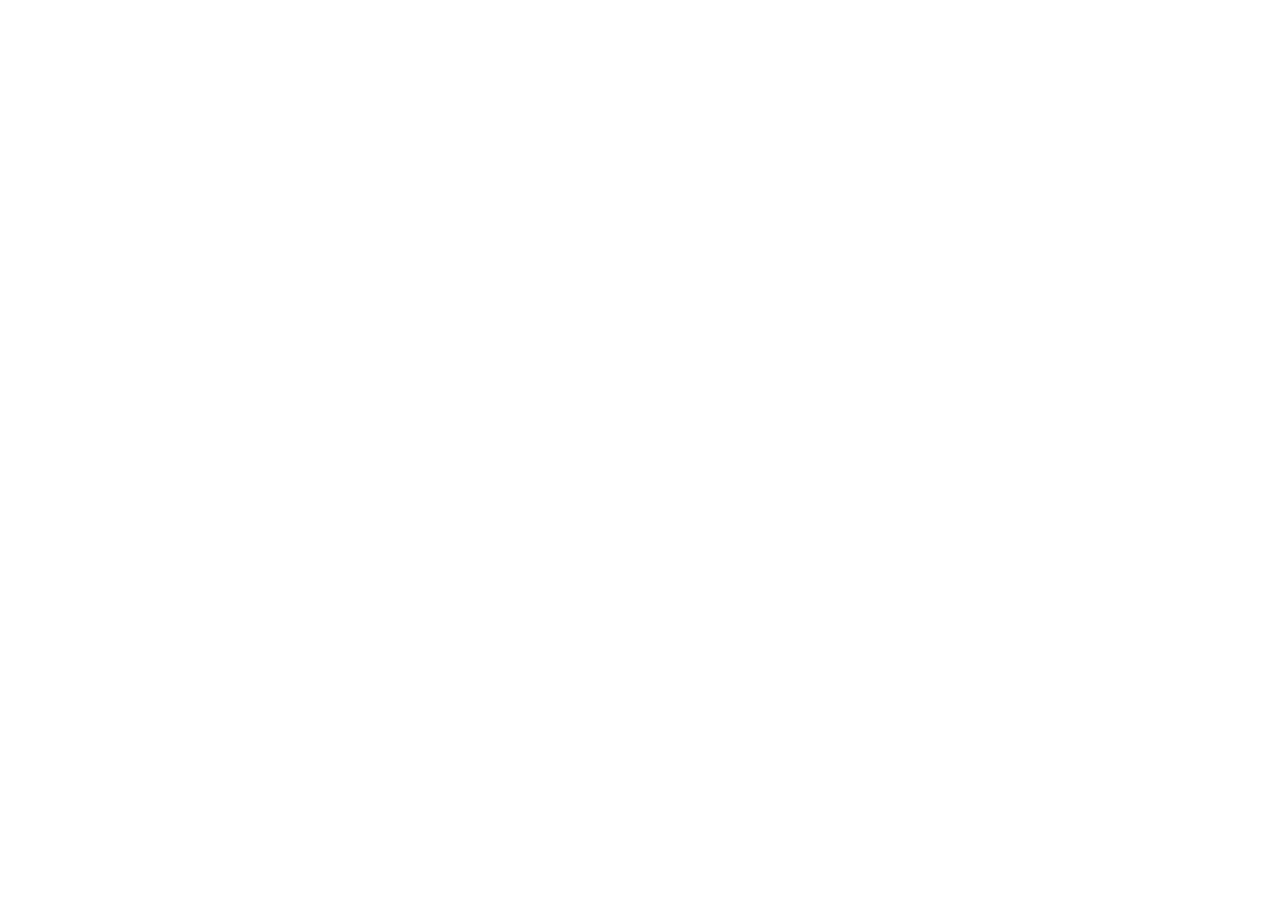
==== index.html @ 106fb443 "Add files via upload" ====
<!DOCTYPE html>
<html lang="ru">
<head>
<meta charset="UTF-8">
<meta name="viewport" content="width=device-width, initial-scale=1.0, viewport-fit=cover">
<meta name="description" content="КАБИНЕТ — футбольный менеджер в браузере: РПЛ, ФНЛ, кубок, еврокубки, трансферы, тактика и живые матчи.">
<meta name="theme-color" content="#101612">
<title>КАБИНЕТ · Футбольный менеджер</title>
<link rel="preconnect" href="https://fonts.googleapis.com">
<link rel="preconnect" href="https://fonts.gstatic.com" crossorigin>
<link href="https://fonts.googleapis.com/css2?family=Manrope:wght@400;500;600;700;800&family=Unbounded:wght@500;700&display=swap" rel="stylesheet">
<link rel="stylesheet" href="css/style.css">
</head>
<body>
<div id="app"></div>
<div id="toast" class="toast" aria-live="polite"></div>
<script src="js/data.js"></script>
<script src="js/engine.js"></script>
<script src="js/game.js"></script>
<script src="js/match.js"></script>
<script src="js/ui.js"></script>
<script>
  UI.initEvents();
  boot();
  render();
</script>
</body>
</html>
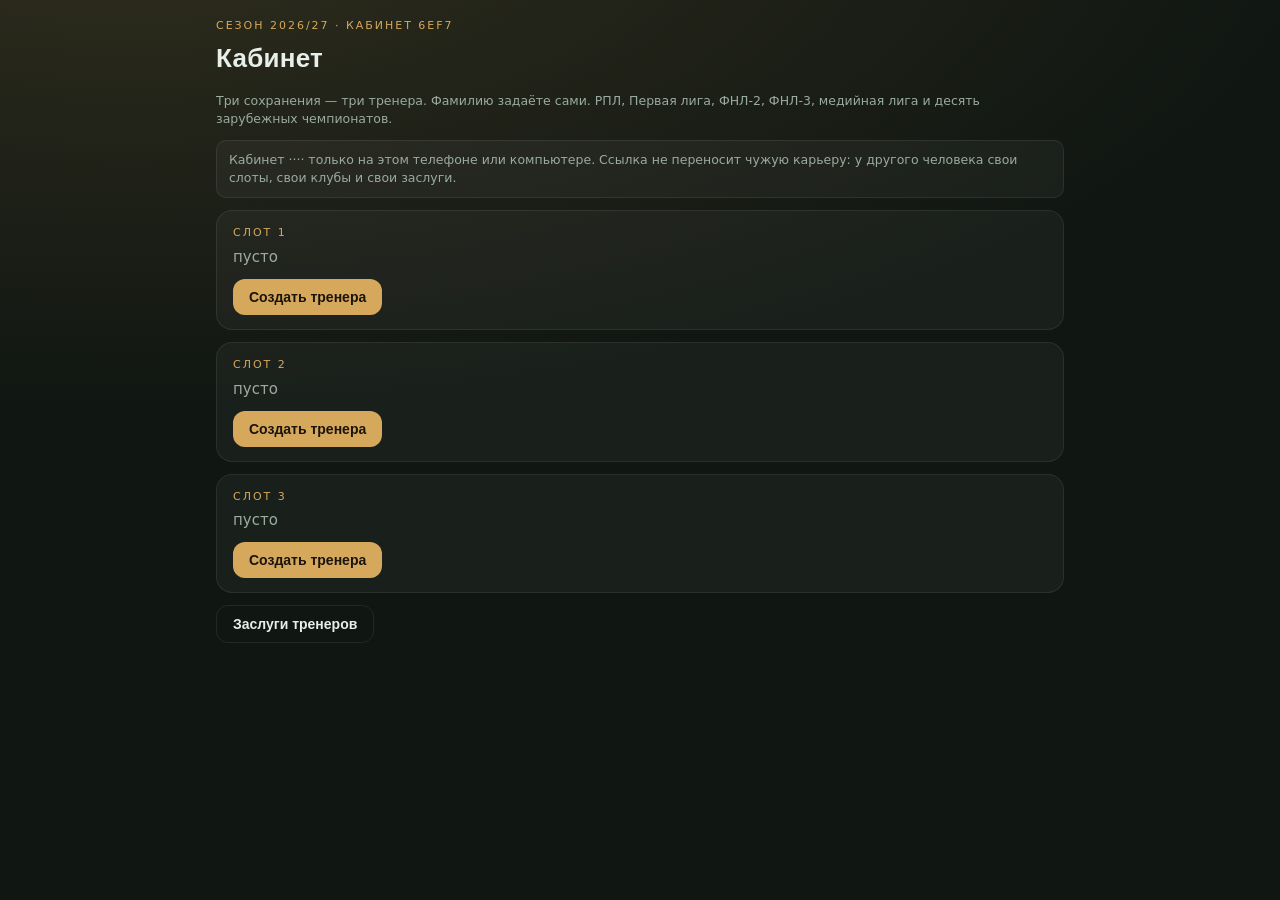
==== commit 8d4687a4: "Add files via upload" ====
--- a/index.html
+++ b/index.html
@@ -15,6 +15,7 @@
 <div id="app"></div>
 <div id="toast" class="toast" aria-live="polite"></div>
 <script src="js/data.js"></script>
+<script src="js/realplayers.js"></script>
 <script src="js/engine.js"></script>
 <script src="js/game.js"></script>
 <script src="js/match.js"></script>
--- a/css/style.css
+++ b/css/style.css
@@ -0,0 +1,223 @@
+/* «КАБИНЕТ» — design system (dark, gold accent) */
+:root {
+  --bg: #101612;
+  --bg-glow: rgba(214, 168, 92, 0.16);
+  --text: #e7efe9;
+  --muted: #9aab9f;
+  --gold: #d6a85c;
+  --gold-text: #1a140c;
+  --card: rgba(255, 255, 255, 0.04);
+  --card-line: rgba(255, 255, 255, 0.08);
+  --input: #0c1210;
+  --danger: #e23b3b;
+  --ok: #3f9e5f;
+  --toast: #243028;
+  --r-lg: 16px;
+  --r-md: 12px;
+  --r-sm: 10px;
+  --maxw: 880px;
+}
+* { box-sizing: border-box; margin: 0; padding: 0; }
+html { -webkit-text-size-adjust: 100%; }
+body {
+  background: var(--bg);
+  background-image: radial-gradient(1200px 500px at 10% -10%, var(--bg-glow), transparent);
+  color: var(--text);
+  font-family: 'Manrope', system-ui, -apple-system, 'Segoe UI', sans-serif;
+  font-size: 15px;
+  line-height: 1.45;
+  min-height: 100dvh;
+}
+#app { width: min(var(--maxw), 100%); margin: 0 auto; padding: 18px 16px 118px; }
+h1, .score, .word { font-family: 'Unbounded', 'Manrope', sans-serif; font-weight: 600; letter-spacing: .01em; }
+h1 { font-size: 26px; margin: 2px 0 14px; }
+h2 { font-size: 18px; margin-bottom: 10px; }
+.kicker { color: var(--gold); font-size: 11px; letter-spacing: .18em; text-transform: uppercase; margin-bottom: 6px; }
+.muted { color: var(--muted); }
+.small { font-size: 12.5px; }
+.note { color: var(--muted); font-size: 12.5px; background: var(--card); border: 1px solid var(--card-line); border-radius: var(--r-sm); padding: 10px 12px; margin: 12px 0; }
+a { color: var(--gold); }
+
+/* cards & rows */
+.card { background: var(--card); border: 1px solid var(--card-line); border-radius: var(--r-lg); padding: 14px 16px; margin: 12px 0; }
+.card h3 { font-size: 15px; margin-bottom: 8px; }
+.rowlist { display: flex; flex-direction: column; gap: 2px; }
+.row { display: flex; align-items: center; gap: 10px; padding: 10px 12px; border-radius: var(--r-md); cursor: pointer; background: transparent; border: 0; color: inherit; width: 100%; text-align: left; font: inherit; }
+.row:hover { background: rgba(255, 255, 255, 0.05); }
+.row .grow { flex: 1; min-width: 0; }
+.row .sub { color: var(--muted); font-size: 12.5px; }
+.row .val { font-variant-numeric: tabular-nums; }
+
+/* buttons & chips */
+.btn { display: inline-block; background: var(--gold); color: var(--gold-text); border: 0; border-radius: var(--r-md); padding: 10px 16px; font: 600 14px 'Manrope', sans-serif; cursor: pointer; text-align: center; }
+.btn:active { transform: translateY(1px); }
+.btn.ghost { background: transparent; color: var(--text); border: 1px solid var(--card-line); }
+.btn.small { padding: 6px 12px; font-size: 13px; border-radius: var(--r-sm); }
+.btn.danger { background: transparent; color: var(--danger); border: 1px solid var(--danger); }
+.btn:disabled { opacity: .45; cursor: default; }
+.chips { display: flex; flex-wrap: wrap; gap: 7px; margin: 10px 0; }
+.chip { background: var(--card); border: 1px solid var(--card-line); color: var(--muted); border-radius: 999px; padding: 6px 13px; font: 500 13px 'Manrope', sans-serif; cursor: pointer; }
+.chip.on { background: var(--gold); color: var(--gold-text); border-color: var(--gold); font-weight: 700; }
+.btnrow { display: flex; flex-wrap: wrap; gap: 8px; margin-top: 10px; }
+
+/* inputs */
+input[type="text"], input[type="number"], select {
+  background: var(--input); color: var(--text); border: 1px solid var(--card-line);
+  border-radius: var(--r-sm); padding: 9px 12px; font: 500 14px 'Manrope', sans-serif; width: 100%;
+}
+input[type="range"] { width: 100%; accent-color: var(--gold); }
+label.field { display: block; margin: 10px 0; }
+label.field .muted { font-size: 12px; display: block; margin-bottom: 4px; }
+
+/* bars */
+.bar { height: 6px; border-radius: 4px; background: rgba(255, 255, 255, 0.08); overflow: hidden; }
+.bar i { display: block; height: 100%; background: var(--gold); border-radius: 4px; }
+.bar.trust i { background: var(--ok); }
+.bar.trust.low i { background: var(--danger); }
+.attrline { display: grid; grid-template-columns: 110px 34px 1fr; gap: 8px; align-items: center; margin: 5px 0; font-size: 13px; }
+.attrline b { font-variant-numeric: tabular-nums; text-align: right; }
+
+/* club badges */
+.badge { width: 30px; height: 30px; flex: 0 0 30px; border-radius: 7px; display: inline-flex; align-items: center; justify-content: center; font: 700 11px 'Manrope'; color: #fff; text-shadow: 0 1px 2px rgba(0,0,0,.6); background: linear-gradient(135deg, var(--c1) 55%, var(--c2) 55%); border: 1px solid rgba(255,255,255,.18); }
+.badge.big { width: 52px; height: 52px; flex-basis: 52px; border-radius: 12px; font-size: 17px; }
+
+/* positions & ovr */
+.pos { font: 700 11px 'Manrope'; color: var(--gold); width: 34px; flex: 0 0 34px; text-align: center; border: 1px solid rgba(214,168,92,.4); border-radius: 6px; padding: 2px 0; }
+.ovr { font: 700 15px 'Unbounded'; width: 40px; text-align: right; flex: 0 0 40px; }
+.ovr.hi { color: #7fd6a1; } .ovr.mid { color: var(--gold); } .ovr.lo { color: var(--muted); }
+.tag { font-size: 11px; color: var(--muted); border: 1px solid var(--card-line); border-radius: 6px; padding: 1px 6px; }
+.tag.warn { color: #f0b8b8; border-color: #7a3030; }
+
+/* bottom nav */
+nav.tabs { position: fixed; bottom: 0; left: 0; right: 0; z-index: 40; display: flex; justify-content: center; gap: 4px; padding: 8px 10px calc(10px + env(safe-area-inset-bottom)); background: rgba(12, 16, 14, 0.94); backdrop-filter: blur(10px); border-top: 1px solid var(--card-line); }
+nav.tabs button { flex: 1 1 0; max-width: 150px; background: transparent; border: 0; color: var(--muted); font: 600 12.5px 'Manrope'; padding: 8px 4px; border-radius: var(--r-sm); cursor: pointer; }
+nav.tabs button.on { color: var(--gold); background: rgba(214, 168, 92, 0.1); }
+
+/* sheet */
+.sheet-wrap { position: fixed; inset: 0; background: rgba(6, 9, 7, 0.6); z-index: 50; display: flex; align-items: flex-end; justify-content: center; }
+.sheet { background: #121915; width: min(var(--maxw), calc(100% - 16px)); max-height: 74dvh; overflow: auto; border-radius: 18px 18px 0 0; border-top: 1px solid var(--card-line); padding: 18px 16px calc(20px + env(safe-area-inset-bottom)); }
+.sheet h2 { display: flex; justify-content: space-between; align-items: center; }
+.sheet .x { background: none; border: 0; color: var(--muted); font-size: 22px; cursor: pointer; }
+
+/* toast */
+#toast { position: fixed; left: 50%; transform: translateX(-50%); bottom: 84px; background: var(--toast); color: var(--text); border-left: 3px solid var(--gold); padding: 10px 16px; border-radius: 8px; font-size: 13.5px; z-index: 90; box-shadow: 0 6px 24px rgba(0,0,0,.4); opacity: 0; transition: opacity .25s; pointer-events: none; max-width: min(520px, 92vw); }
+#toast.show { opacity: 1; }
+
+/* league table */
+table.lg { width: 100%; border-collapse: collapse; font-size: 13.5px; }
+table.lg th { color: var(--muted); font-weight: 600; text-align: right; padding: 6px 6px; font-size: 12px; }
+table.lg th:nth-child(2), table.lg td:nth-child(2) { text-align: left; }
+table.lg th:first-child, table.lg td:first-child { text-align: center; }
+table.lg td { padding: 7px 6px; text-align: right; border-top: 1px solid rgba(255,255,255,.05); font-variant-numeric: tabular-nums; }
+table.lg tr.me td { color: #f2d7a2; font-weight: 700; }
+tr.z-ucl td:first-child { background: rgba(36, 92, 168, 0.28); }
+tr.z-uel td:first-child { background: rgba(180, 70, 32, 0.22); }
+tr.z-uecl td:first-child { background: rgba(70, 140, 120, 0.22); }
+tr.z-up td:first-child { background: rgba(31, 122, 58, 0.28); }
+tr.z-down td:first-child { background: rgba(150, 36, 36, 0.25); }
+tr.z-po td:first-child, tr.z-pyr td:first-child { background: rgba(214, 168, 92, 0.2); }
+.legend { display: flex; flex-wrap: wrap; gap: 10px; font-size: 11.5px; color: var(--muted); margin-top: 8px; }
+.legend i { display: inline-block; width: 10px; height: 10px; border-radius: 3px; margin-right: 4px; }
+
+/* pitch (tactics) */
+.pitch { position: relative; width: 100%; aspect-ratio: 1/1; border-radius: var(--r-md); overflow: hidden; background: repeating-linear-gradient(0deg, #146536 0 28px, #187a40 28px 56px); border: 1px solid rgba(255,255,255,.14); }
+.pitch.landscape { aspect-ratio: 4/3; }
+.pitch .lines { position: absolute; inset: 0; pointer-events: none; }
+.dot { position: absolute; transform: translate(-50%, -50%); width: 44px; text-align: center; cursor: pointer; transition: top .25s, left .25s; }
+.dot .ball-dot { width: 26px; height: 26px; margin: 0 auto; border-radius: 50%; background: var(--c1); border: 2px solid #fff; box-shadow: 0 2px 6px rgba(0,0,0,.5); display: flex; align-items: center; justify-content: center; font: 700 10px 'Manrope'; color: #fff; }
+.dot .lbl { font: 700 10px 'Manrope'; color: #eafff1; text-shadow: 0 1px 3px #000; margin-top: 2px; }
+.dot.sel .ball-dot { outline: 3px solid var(--gold); }
+
+/* match */
+.score { font-size: 30px; text-align: center; margin: 4px 0; font-variant-numeric: tabular-nums; }
+.match-head { display: flex; align-items: center; justify-content: center; gap: 14px; }
+.pitch-canvas { display: block; width: 100%; height: 460px; border-radius: var(--r-md); background: #0e3a22; border: 1px solid rgba(255,255,255,.12); }
+@media (orientation: landscape) { body.wide-canvas .pitch-canvas { height: 74dvh; } }
+.fm-line { min-height: 42px; background: var(--card); border: 1px solid var(--card-line); border-radius: var(--r-md); padding: 8px 12px; font-size: 13.5px; margin-top: 8px; }
+.fm-line b { color: var(--gold); }
+
+/* trophy cutscene */
+.trophy-scene { position: fixed; inset: 0; background: radial-gradient(600px 400px at 50% 20%, rgba(214,168,92,.25), rgba(8,10,9,.92) 70%); z-index: 80; display: flex; flex-direction: column; align-items: center; justify-content: center; gap: 14px; text-align: center; padding: 20px; }
+.trophy-scene .cup { animation: cup-up .8s cubic-bezier(.2,.8,.2,1) both; }
+.trophy-scene .team { animation: team-rise .7s .2s cubic-bezier(.2,.8,.2,1) both; }
+.trophy-scene .h { animation: trophy-in .45s both; }
+@keyframes trophy-in { from { opacity: 0; transform: translateY(14px); } }
+@keyframes cup-up { from { opacity: 0; transform: translateY(60px) scale(.6); } }
+@keyframes team-rise { from { opacity: 0; transform: translateY(30px); } }
+
+/* honors wall */
+.plaque { background: linear-gradient(160deg, rgba(214,168,92,.14), var(--card)); border: 1px solid rgba(214,168,92,.35); border-radius: var(--r-md); padding: 12px 14px; margin: 8px 0; }
+.plaque .who { font-weight: 700; color: #f2d7a2; }
+
+/* finance strips */
+.strip { display: grid; grid-template-columns: repeat(3, 1fr); gap: 10px; margin: 12px 0; }
+.strip .cell { background: var(--card); border: 1px solid var(--card-line); border-radius: var(--r-md); padding: 10px; text-align: center; }
+.strip .cell .v { font: 600 16px 'Unbounded'; margin-top: 2px; }
+.strip .cell .k { font-size: 11px; color: var(--muted); letter-spacing: .06em; text-transform: uppercase; }
+
+/* kit studio */
+.kit-card { position: relative; overflow: hidden; }
+.kit-card.kit-gk { border-color: rgba(214, 168, 92, .45); background: linear-gradient(180deg, rgba(214, 168, 92, .09), var(--card) 70%); }
+.kit-gk-flag { flex: 0 0 auto; font: 700 10px 'Manrope'; letter-spacing: .12em; color: var(--gold-text); background: var(--gold); border-radius: 6px; padding: 3px 7px; }
+.kit-card-head { display: flex; align-items: flex-start; justify-content: space-between; gap: 10px; margin-bottom: 10px; }
+.kit-card-title { font: 600 16px 'Unbounded', 'Manrope', sans-serif; }
+.kit-preview { background: radial-gradient(120% 90% at 50% 0%, rgba(255, 255, 255, .07), rgba(0, 0, 0, .22)); border: 1px solid var(--card-line); border-radius: var(--r-md); padding: 10px 12px; }
+.kit-fig { display: grid; grid-template-columns: 1.5fr 1fr; gap: 10px; align-items: center; }
+.kit-fig-shirt .kit-art { width: 100%; max-width: 190px; margin: 0 auto; display: block; }
+.kit-fig-side { display: grid; grid-template-columns: 1fr 1fr; gap: 8px; }
+.kit-fig-side .kit-art { width: 100%; display: block; }
+.kit-tags { display: flex; flex-wrap: wrap; gap: 6px; margin: 10px 0 2px; }
+.kit-tag { display: inline-flex; align-items: center; gap: 6px; font-size: 11.5px; color: var(--muted); border: 1px solid var(--card-line); border-radius: 999px; padding: 3px 9px 3px 5px; }
+.kit-tag i { width: 12px; height: 12px; border-radius: 4px; border: 1px solid rgba(255, 255, 255, .28); }
+.kit-tag-pat { color: var(--gold); border-color: rgba(214, 168, 92, .4); padding-left: 9px; }
+.kit-label { font-size: 11px; letter-spacing: .1em; text-transform: uppercase; color: var(--muted); margin: 14px 0 6px; }
+.kit-label b { color: var(--gold); text-transform: none; letter-spacing: 0; }
+.kit-card .chips { margin: 0 0 4px; }
+.kit-pal-group { margin-bottom: 8px; }
+.kit-pal { display: grid; grid-template-columns: repeat(auto-fill, minmax(30px, 1fr)); gap: 6px; margin-top: 4px; }
+.sw { aspect-ratio: 1; border-radius: 9px; border: 1px solid rgba(255, 255, 255, .22); cursor: pointer; position: relative; }
+.sw:hover { transform: translateY(-1px); }
+.sw.on { border: 2px solid var(--gold); box-shadow: 0 0 0 2px rgba(214, 168, 92, .25); }
+.sw.on::after { content: '✓'; position: absolute; inset: 0; display: flex; align-items: center; justify-content: center; font: 700 13px 'Manrope'; color: var(--gold); text-shadow: 0 1px 3px rgba(0, 0, 0, .85); }
+.kit-grid { display: grid; grid-template-columns: repeat(auto-fill, minmax(60px, 1fr)); gap: 7px; }
+.kit-cell { border: 1px solid var(--card-line); border-radius: 10px; background: rgba(0, 0, 0, .2); padding: 5px; cursor: pointer; transition: transform .12s, border-color .12s; }
+.kit-cell:hover { border-color: rgba(214, 168, 92, .5); transform: translateY(-1px); }
+.kit-cell.on { border-color: var(--gold); box-shadow: 0 0 0 1px var(--gold); background: rgba(214, 168, 92, .12); }
+.kit-cell .kit-art { display: block; width: 100%; }
+.kit-hint { font-size: 12.5px; border-radius: var(--r-sm); padding: 7px 10px; margin-top: 8px; border: 1px solid var(--card-line); }
+.kit-hint.warn { color: #f2c9c9; border-color: rgba(226, 59, 59, .45); background: rgba(226, 59, 59, .1); }
+.kit-hint.ok { color: #bfe6c9; border-color: rgba(63, 158, 95, .4); background: rgba(63, 158, 95, .1); }
+
+@media (max-width: 560px) {
+  h1 { font-size: 22px; }
+  .attrline { grid-template-columns: 96px 30px 1fr; }
+  .strip { grid-template-columns: 1fr 1fr 1fr; gap: 6px; }
+}
+@media (prefers-reduced-motion: reduce) {
+  * { animation-duration: .01ms !important; transition-duration: .01ms !important; }
+}
+
+/* ---- live rating / bench / market / nav extras ---- */
+.back-top { position: fixed; top: 10px; left: 10px; z-index: 70; width: 38px; height: 38px; border-radius: 50%; background: rgba(12, 16, 14, .88); border: 1px solid var(--card-line); color: var(--gold); font: 700 18px 'Manrope', sans-serif; cursor: pointer; backdrop-filter: blur(6px); }
+.back-top:hover { border-color: var(--gold); }
+body.has-back #app { padding-top: 56px; }
+.bench-arrow { position: fixed; top: 10px; left: 56px; z-index: 70; width: 38px; height: 38px; border-radius: 50%; background: rgba(12, 16, 14, .88); border: 1px solid var(--card-line); color: var(--gold); font: 700 17px 'Manrope', sans-serif; cursor: pointer; backdrop-filter: blur(6px); }
+.bench-arrow:hover { border-color: var(--gold); }
+.ovr.dyn { width: auto; min-width: 46px; display: inline-flex; align-items: center; gap: 3px; justify-content: flex-end; }
+.tr { font: 700 10px 'Manrope', sans-serif; font-style: normal; }
+.tr.up { color: #7fd6a1; } .tr.dn, .tr.down { color: #e37b6a; }
+.dot-rate { font-style: normal; margin-left: 3px; }
+.dot-rate.up { color: #7fd6a1; } .dot-rate.dn { color: #e37b6a; }
+.chip.mod { font-size: 11px; padding: 3px 9px; }
+.chip.mod.pos { color: #7fd6a1; border-color: rgba(127, 214, 161, .45); }
+.chip.mod.neg { color: #e37b6a; border-color: rgba(227, 123, 106, .45); }
+.chip.mr.pos { color: #7fd6a1; } .chip.mr.neg { color: #e37b6a; }
+.score.dynbig { display: inline-flex; align-items: baseline; gap: 8px; }
+.score.dynbig.up { color: #7fd6a1; } .score.dynbig.down { color: #e37b6a; }
+.trend { font: 700 16px 'Manrope', sans-serif; font-style: normal; }
+.fc-tag { display: inline-block; font: 700 9.5px 'Manrope', sans-serif; letter-spacing: .06em; color: var(--gold-text); background: var(--gold); border-radius: 5px; padding: 1px 5px; vertical-align: 2px; }
+.sheet-h3 { margin: 14px 0 4px; font-size: 14px; color: var(--gold); }
+.tac-eleven .row { padding: 7px 4px; }
+.row.starter { box-shadow: inset 3px 0 0 var(--gold); }
+#mk-search { width: 100%; background: var(--input); border: 1px solid var(--card-line); border-radius: var(--r-sm); color: var(--text); font: 500 14px 'Manrope', sans-serif; padding: 9px 12px; margin: 2px 0 4px; }
+#mk-search:focus { outline: none; border-color: var(--gold); }
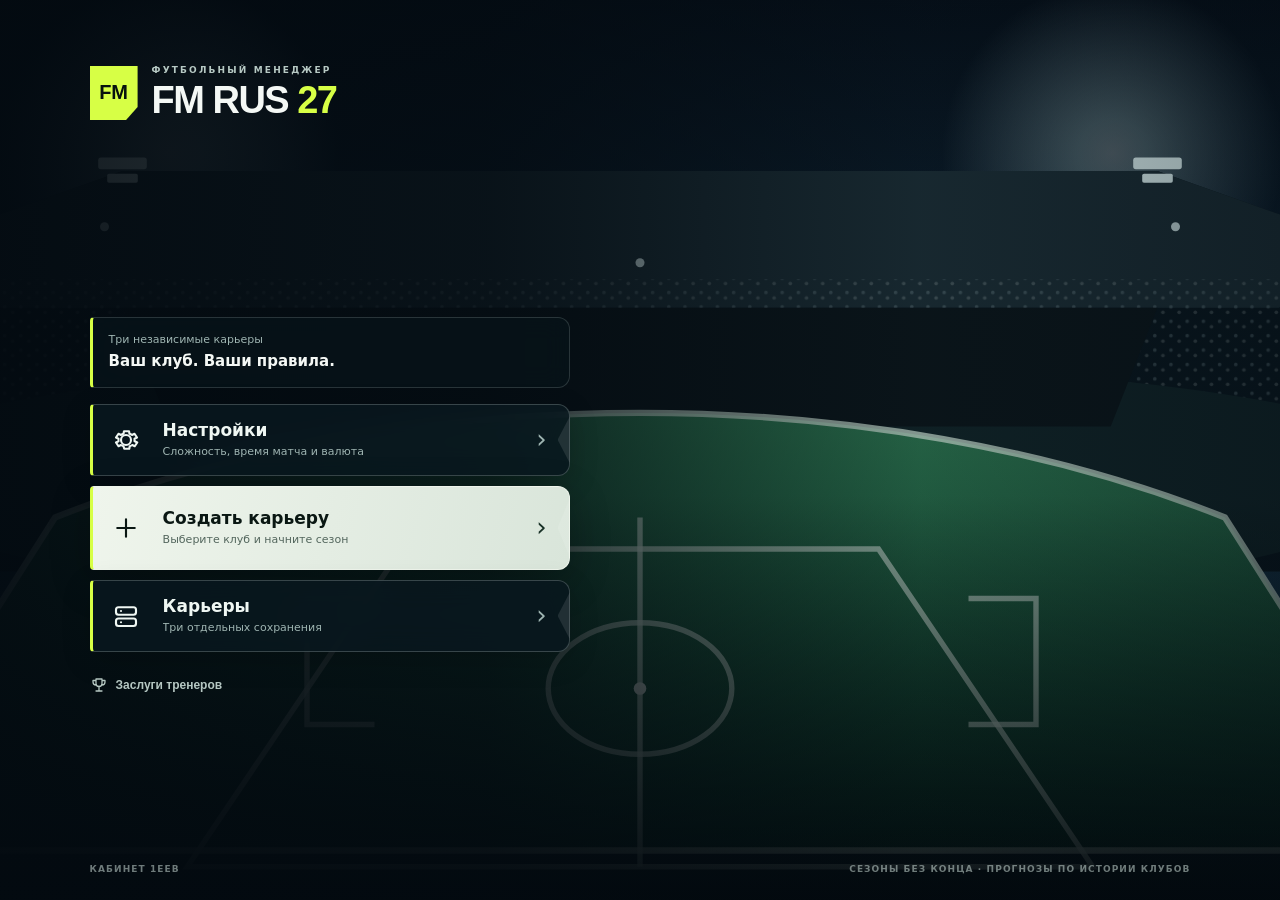
==== commit 5c3ef3e9: "Add files via upload" ====
--- a/index.html
+++ b/index.html
@@ -22,8 +22,9 @@
 <script src="js/ui.js"></script>
 <script>
   UI.initEvents();
-  boot();
-  render();
+  boot().then(render).catch(() => {
+    document.getElementById('app').innerHTML = '<div class="note">Не удалось открыть кабинет. Проверьте доступ к хранилищу браузера и обновите страницу.</div>';
+  });
 </script>
 </body>
 </html>
--- a/css/style.css
+++ b/css/style.css
@@ -135,6 +135,116 @@
 @media (orientation: landscape) { body.wide-canvas .pitch-canvas { height: 74dvh; } }
 .fm-line { min-height: 42px; background: var(--card); border: 1px solid var(--card-line); border-radius: var(--r-md); padding: 8px 12px; font-size: 13.5px; margin-top: 8px; }
 .fm-line b { color: var(--gold); }
+
+body[data-screen="match-live"] { background: #05090b; background-image: radial-gradient(1000px 500px at 50% -10%, rgba(37, 92, 105, .22), transparent 70%); }
+body[data-screen="match-live"] #app { padding-top: 8px; padding-bottom: 28px; }
+.live-match-hub { padding: 12px; border: 1px solid rgba(132, 182, 193, .13); border-radius: var(--r-lg); background: linear-gradient(180deg, rgba(17, 30, 36, .95), rgba(7, 13, 16, .97)); box-shadow: 0 18px 50px rgba(0, 0, 0, .3); }
+.live-match-brand { display: flex; justify-content: space-between; align-items: center; padding: 0 4px 8px; color: #7fa4ae; font-size: 10px; font-weight: 800; letter-spacing: .18em; }
+.live-match-brand b { color: #bfe5ee; font-size: 12px; letter-spacing: 0; }
+.live-scoreboard { padding: 4px 10px 8px; }
+.live-scoreboard .score { color: #f4f8f8; font-size: 36px; line-height: 1; }
+.live-scoreboard .muted { color: #a8b9bf; font-weight: 700; }
+.live-match-hub .pitch-canvas { height: clamp(360px, 62vw, 540px); background: #0b3c24; border-color: rgba(160, 210, 181, .18); box-shadow: inset 0 0 45px rgba(0, 0, 0, .3); }
+.live-match-hub .fm-line { background: #0c191e; border-color: rgba(151, 194, 206, .14); color: #d7e3e6; }
+.match-toolbar { display: flex; align-items: center; flex-wrap: wrap; gap: 8px; margin-top: 10px; }
+.match-speed-controls { display: inline-flex; align-items: center; gap: 2px; padding: 3px; border: 1px solid rgba(157, 196, 205, .16); border-radius: var(--r-sm); background: rgba(0, 0, 0, .22); }
+.match-speed-controls span { padding: 0 6px; color: #77939c; font-size: 10px; font-weight: 700; text-transform: uppercase; }
+.match-speed-controls button { min-width: 34px; padding: 5px 7px; border: 0; border-radius: 6px; background: transparent; color: #9db4bb; font: 700 12px 'Manrope'; cursor: pointer; }
+.match-speed-controls button.on { background: #b8e3eb; color: #07171c; }
+.match-toolbar .btn.ghost { border-color: rgba(157, 196, 205, .2); }
+.match-pause-banner { display: flex; align-items: center; justify-content: space-between; gap: 12px; margin-top: 10px; padding: 10px 12px; border: 1px solid rgba(214, 168, 92, .35); border-radius: var(--r-sm); background: rgba(214, 168, 92, .09); color: #e7c98f; }
+
+.match-sheet-wrap { align-items: center; background: rgba(0, 4, 7, .8); backdrop-filter: blur(5px); }
+.match-sheet { max-height: 91dvh; padding: 0; overflow: hidden; border: 1px solid rgba(142, 188, 200, .18); border-radius: 18px; background: #091217; box-shadow: 0 22px 70px rgba(0, 0, 0, .55); }
+.match-sheet-inner { max-height: 91dvh; display: flex; flex-direction: column; }
+.match-sheet-top { display: flex; align-items: center; justify-content: space-between; padding: 13px 16px 9px; border-bottom: 1px solid rgba(147, 187, 197, .1); background: linear-gradient(90deg, #11242b, #0a151a); }
+.match-sheet-brand { display: flex; align-items: center; gap: 10px; }
+.match-sheet-brand span { color: #6f929c; font-size: 9px; font-weight: 800; letter-spacing: .18em; }
+.match-sheet-brand b { color: #bfe3e9; font-size: 10px; letter-spacing: .12em; }
+.match-sheet .x { color: #8ba4ac; }
+.match-sheet-score { display: flex; align-items: center; justify-content: center; gap: 12px; padding: 12px 16px 9px; }
+.match-sheet-score .badge { width: 25px; height: 25px; flex-basis: 25px; border-radius: 6px; font-size: 9px; }
+.match-sheet-score b { color: #c9d7da; font-size: 12px; }
+.match-sheet-score strong { color: #fff; font: 700 25px 'Unbounded'; font-variant-numeric: tabular-nums; }
+.match-sheet-tabs { display: flex; gap: 4px; padding: 0 12px 10px; border-bottom: 1px solid rgba(147, 187, 197, .1); }
+.match-sheet-tabs button { flex: 1; padding: 8px 5px; border: 0; border-radius: 7px; background: transparent; color: #809aa3; font: 700 11.5px 'Manrope'; cursor: pointer; }
+.match-sheet-tabs button.on { background: #18313a; color: #c8edf3; }
+.match-sheet-content { min-height: 0; overflow: auto; padding: 14px 14px calc(18px + env(safe-area-inset-bottom)); }
+.match-control-grid { display: grid; grid-template-columns: 1.2fr 1fr; gap: 10px; }
+.match-primary-control { display: flex; flex-direction: column; align-items: flex-start; justify-content: center; gap: 5px; min-height: 92px; padding: 14px 16px; border: 1px solid rgba(184, 227, 235, .2); border-radius: var(--r-md); background: linear-gradient(135deg, #1c4652, #112931); color: #d9f2f6; cursor: pointer; text-align: left; }
+.match-primary-control span { color: #8fc3ce; font-size: 9px; font-weight: 800; letter-spacing: .16em; }
+.match-primary-control b { font-size: 16px; }
+.match-quick-actions { display: grid; gap: 8px; }
+.match-quick-actions button { display: flex; flex-direction: column; align-items: flex-start; justify-content: center; padding: 10px 12px; border: 1px solid rgba(147, 187, 197, .12); border-radius: var(--r-sm); background: #0e1c22; color: #d6e4e7; cursor: pointer; text-align: left; }
+.match-quick-actions button span { margin-top: 2px; color: #748f98; font-size: 10.5px; }
+.match-speed-row { display: flex; align-items: center; justify-content: space-between; gap: 10px; margin-top: 12px; padding: 9px 11px; border: 1px solid rgba(147, 187, 197, .12); border-radius: var(--r-sm); background: rgba(255, 255, 255, .02); color: #9db3ba; font-size: 12px; }
+.match-speed-row > div { display: flex; gap: 4px; }
+.match-speed-row button { min-width: 38px; padding: 5px 7px; border: 1px solid transparent; border-radius: 6px; background: #15262d; color: #91abb3; font: 700 12px 'Manrope'; cursor: pointer; }
+.match-speed-row button.on { border-color: #82c5d1; background: #244c57; color: #dcf5f8; }
+.match-stats-strip { display: grid; grid-template-columns: repeat(3, 1fr); gap: 8px; margin-top: 10px; }
+.match-stats-strip div { display: flex; flex-direction: column; gap: 3px; padding: 9px 11px; border-radius: var(--r-sm); background: #0e1c22; }
+.match-stats-strip span { color: #718d96; font-size: 9px; font-weight: 800; letter-spacing: .12em; text-transform: uppercase; }
+.match-stats-strip b { color: #d5e6e9; font-size: 16px; font-variant-numeric: tabular-nums; }
+.match-tactics-heading, .match-subs-heading { display: flex; align-items: center; justify-content: space-between; gap: 10px; margin-bottom: 8px; }
+.match-tactics-heading > div, .match-subs-heading > div { display: flex; flex-direction: column; gap: 2px; }
+.match-tactics-heading span, .match-subs-heading span { color: #6f929c; font-size: 9px; font-weight: 800; letter-spacing: .16em; }
+.match-tactics-heading b, .match-subs-heading b { color: #c7dadd; font-size: 12px; }
+.live-tactics-layout { display: grid; grid-template-columns: minmax(0, 1.25fr) minmax(190px, .75fr); gap: 10px; align-items: start; }
+.match-tactics-pitch { aspect-ratio: 4/5; background: repeating-linear-gradient(0deg, #0d3a24 0 26px, #10452a 26px 52px); }
+.match-live-bench, .lineup-bench-panel { min-width: 0; border: 1px solid rgba(147, 187, 197, .13); border-radius: var(--r-md); background: #0d191e; }
+.lineup-bench-panel { margin: 12px 0; }
+.lineup-bench-head { display: flex; flex-direction: column; gap: 2px; padding: 9px 10px; border-bottom: 1px solid rgba(147, 187, 197, .1); }
+.lineup-bench-head b { color: #cfdee1; font-size: 12px; }
+.lineup-bench-head span { color: #718d96; font-size: 10px; line-height: 1.3; }
+.lineup-bench-list { max-height: 390px; overflow: auto; padding: 5px; }
+.lineup-bench-player { display: flex; align-items: center; gap: 8px; width: 100%; padding: 8px 7px; border: 1px solid transparent; border-radius: 7px; background: transparent; color: #d6e3e6; font: inherit; text-align: left; cursor: grab; touch-action: none; user-select: none; -webkit-user-select: none; }
+.lineup-bench-player:hover, .lineup-bench-player.assignable { border-color: rgba(214, 168, 92, .22); background: rgba(214, 168, 92, .06); }
+.lineup-bench-player .grow { flex: 1; min-width: 0; display: flex; flex-direction: column; }
+.lineup-bench-player b { overflow: hidden; font-size: 11.5px; text-overflow: ellipsis; white-space: nowrap; }
+.lineup-bench-player small { color: #718d96; font-size: 9.5px; }
+.match-slider-grid { display: grid; grid-template-columns: 1fr 1fr; gap: 0 14px; }
+.match-sheet .note { background: #0d1b20; border-color: rgba(147, 187, 197, .1); color: #809aa3; }
+.match-sub-list { max-height: 48dvh; overflow: auto; }
+.match-sub-list .row:hover { background: #14252c; }
+
+.slot-fit { min-width: 38px; padding: 3px 6px; border: 1px solid transparent; border-radius: 6px; font-size: 13px; }
+.slot-fit.good { border-color: rgba(84, 210, 135, .28); background: rgba(44, 146, 88, .15); color: #78e3a2; }
+.slot-fit.warn { border-color: rgba(241, 190, 70, .38); background: rgba(177, 127, 26, .17); color: #ffd66e; }
+.slot-fit.bad { border-color: rgba(240, 93, 93, .4); background: rgba(165, 45, 45, .18); color: #ff8585; }
+.dot[data-drag-pid] { touch-action: none; user-select: none; -webkit-user-select: none; }
+.dot.slot-fit-good .ball-dot { box-shadow: 0 0 0 2px rgba(84, 210, 135, .7), 0 2px 6px rgba(0, 0, 0, .5); }
+.dot.slot-fit-warn .ball-dot { box-shadow: 0 0 0 2px #f1c84e, 0 2px 6px rgba(0, 0, 0, .5); }
+.dot.slot-fit-bad .ball-dot { box-shadow: 0 0 0 2px #ef6262, 0 2px 6px rgba(0, 0, 0, .5); }
+.dot.slot-fit-warn .dot-rate { color: #ffd66e; }
+.dot.slot-fit-bad .dot-rate { color: #ff8585; }
+.lineup-drag-ghost { position: fixed; top: 0; left: 0; z-index: 120; max-width: 230px; padding: 9px 12px; border: 1px solid rgba(199, 235, 241, .5); border-radius: 8px; background: rgba(11, 27, 33, .96); color: #e7f5f7; box-shadow: 0 10px 28px rgba(0, 0, 0, .45); font: 700 12px 'Manrope'; pointer-events: none; }
+.lineup-drag-source { opacity: .35; }
+.drop-target { outline: 3px solid #b8e3eb !important; outline-offset: 3px; filter: brightness(1.2); }
+body.lineup-dragging, body.lineup-dragging * { cursor: grabbing !important; }
+
+@media (max-width: 640px) {
+  .live-match-hub { padding: 8px; }
+  .live-match-hub .pitch-canvas { height: min(112vw, 480px); }
+  .match-toolbar { gap: 6px; }
+  .match-toolbar .btn { padding-left: 10px; padding-right: 10px; }
+  .match-speed-controls { order: 3; width: 100%; justify-content: center; }
+  .match-speed-controls button { flex: 1; }
+  .match-sheet { width: 100%; max-height: 94dvh; border-radius: 16px 16px 0 0; border-left: 0; border-right: 0; border-bottom: 0; }
+  .match-sheet-inner { max-height: 94dvh; }
+  .match-sheet-wrap { align-items: flex-end; }
+  .match-control-grid { grid-template-columns: 1fr; }
+  .match-primary-control { min-height: 72px; }
+  .match-quick-actions { grid-template-columns: 1fr 1fr; }
+  .live-tactics-layout { grid-template-columns: 1fr; }
+  .match-tactics-pitch { aspect-ratio: 4/4.4; }
+  .lineup-bench-list { max-height: 210px; }
+  .match-slider-grid { grid-template-columns: 1fr; }
+  .match-sheet-score { gap: 8px; }
+  .match-sheet-score b { font-size: 10px; }
+  .match-speed-row { align-items: flex-start; flex-direction: column; }
+  .match-speed-row > div { width: 100%; }
+  .match-speed-row button { flex: 1; }
+}
 
 /* trophy cutscene */
 .trophy-scene { position: fixed; inset: 0; background: radial-gradient(600px 400px at 50% 20%, rgba(214,168,92,.25), rgba(8,10,9,.92) 70%); z-index: 80; display: flex; flex-direction: column; align-items: center; justify-content: center; gap: 14px; text-align: center; padding: 20px; }
@@ -203,7 +313,10 @@
 body.has-back #app { padding-top: 56px; }
 .bench-arrow { position: fixed; top: 10px; left: 56px; z-index: 70; width: 38px; height: 38px; border-radius: 50%; background: rgba(12, 16, 14, .88); border: 1px solid var(--card-line); color: var(--gold); font: 700 17px 'Manrope', sans-serif; cursor: pointer; backdrop-filter: blur(6px); }
 .bench-arrow:hover { border-color: var(--gold); }
+.bench-arrow.tactics-bench-arrow { left: auto; right: 10px; }
+.slider-word { color: var(--gold); font-weight: 700; }
 .ovr.dyn { width: auto; min-width: 46px; display: inline-flex; align-items: center; gap: 3px; justify-content: flex-end; }
+.ovr.base { width: auto; min-width: 30px; margin-right: 6px; color: #8b938f; opacity: .75; font-size: 13px; }
 .tr { font: 700 10px 'Manrope', sans-serif; font-style: normal; }
 .tr.up { color: #7fd6a1; } .tr.dn, .tr.down { color: #e37b6a; }
 .dot-rate { font-style: normal; margin-left: 3px; }
@@ -221,3 +334,572 @@
 .row.starter { box-shadow: inset 3px 0 0 var(--gold); }
 #mk-search { width: 100%; background: var(--input); border: 1px solid var(--card-line); border-radius: var(--r-sm); color: var(--text); font: 500 14px 'Manrope', sans-serif; padding: 9px 12px; margin: 2px 0 4px; }
 #mk-search:focus { outline: none; border-color: var(--gold); }
+#mk-search::placeholder { color: var(--muted); opacity: .85; font-size: 13px; font-weight: 500; }
+/* имя и фамилия игрока — мелким, но читаемым шрифтом */
+.mk-name { font: 600 13.5px/1.35 'Manrope', sans-serif; letter-spacing: .01em; color: var(--text); }
+.era-tag { background: #8a6d3b; color: #f6ecd8; }
+.sort-chips { align-items: center; }
+.sort-cell { display: inline-flex; align-items: center; gap: 4px; }
+.tri-btn { width: 30px; height: 30px; flex: 0 0 30px; border: 1px solid var(--card-line); border-radius: 8px; background: var(--card); color: var(--gold); font: 700 13px 'Manrope', sans-serif; cursor: pointer; display: inline-flex; align-items: center; justify-content: center; transition: border-color .12s, transform .08s; }
+.tri-btn:hover { border-color: var(--gold); }
+.tri-btn:active { transform: translateY(1px); }
+.market-country-head { display: flex; align-items: baseline; justify-content: space-between; gap: 10px; margin: 14px 0 4px; }
+.market-country-head b { color: var(--gold); }
+.market-countries .chip { text-align: left; }
+
+/* injuries, inbox and urgent messages */
+.injury-mark { display: inline-flex; align-items: center; justify-content: center; width: 16px; height: 16px; margin-left: 5px; border-radius: 4px; background: #e23b3b; color: #fff; font: 900 12px/1 'Manrope', sans-serif; vertical-align: -2px; box-shadow: 0 0 0 1px rgba(255,255,255,.18); }
+h1 .injury-mark { width: 24px; height: 24px; margin-left: 9px; border-radius: 6px; font-size: 18px; vertical-align: 3px; }
+.medical-card { border-color: rgba(226,59,59,.28); background: linear-gradient(120deg, rgba(226,59,59,.07), var(--card) 65%); }
+.medical-card h3 { color: #f1b3b3; }
+.medical-card .injury-mark { margin-left: 0; }
+.message-card { padding: 8px 12px; border-left: 3px solid transparent; }
+.message-card.important { border-left-color: var(--danger); }
+.message-card.focused { border-color: var(--gold); box-shadow: 0 0 0 1px rgba(214,168,92,.25); }
+.message-card .unread-dot { color: var(--gold); }
+.message-card .important-tag { color: #f2b7b7; border-color: rgba(226,59,59,.5); }
+.message-body { margin: 4px 12px 10px; padding: 10px 12px; border-radius: var(--r-sm); background: rgba(0,0,0,.18); color: #c0cec5; font-size: 12.5px; line-height: 1.6; white-space: pre-line; }
+.important-alert { position: fixed; inset: 0; z-index: 100; display: flex; align-items: center; justify-content: center; padding: 18px; background: rgba(4,8,6,.78); backdrop-filter: blur(5px); }
+.important-card { width: min(480px, 100%); max-height: 86dvh; overflow: auto; padding: 22px; border: 1px solid #53635a; border-top: 3px solid var(--gold); border-radius: 16px; background: linear-gradient(145deg, #18231c, #0c120f 70%); box-shadow: 0 24px 80px rgba(0,0,0,.6); }
+.important-card.important-injury { border-top-color: #ff5252; }
+.important-card.important-job { border-top-color: #62e7ff; }
+.important-kicker { margin-bottom: 9px; color: var(--gold); font-size: 9px; font-weight: 900; letter-spacing: .14em; text-transform: uppercase; }
+.important-injury .important-kicker { color: #ff8a8a; }
+.important-job .important-kicker { color: #62e7ff; }
+.important-card h2 { margin: 0 0 4px; font-size: 21px; }
+.important-from { color: var(--muted); font-size: 11px; }
+.important-card p { margin: 16px 0; color: #d3dfd7; font-size: 13.5px; line-height: 1.65; white-space: pre-line; }
+.important-player { display: flex; align-items: center; gap: 7px; margin: 12px 0; padding: 10px; border: 1px solid var(--card-line); border-radius: var(--r-sm); background: rgba(255,255,255,.035); font-size: 12px; }
+.important-player span { margin-left: auto; color: var(--muted); font-size: 10px; }
+.important-card .btnrow { margin-top: 18px; }
+@media (max-width: 560px) {
+  .important-card { padding: 18px; }
+  .important-card h2 { font-size: 18px; }
+  .important-player span { display: none; }
+}
+
+/* youth academy / career / objectives */
+.academy-hub, .career-hub {
+  --academy-lime: #d9ff43;
+  --academy-cyan: #62e7ff;
+  position: relative;
+  padding: 20px;
+  overflow: hidden;
+  border: 1px solid #2b3a2c;
+  border-radius: 18px;
+  background:
+    radial-gradient(520px 240px at 100% 0%, rgba(98, 231, 255, .1), transparent 70%),
+    linear-gradient(145deg, rgba(20, 31, 22, .96), rgba(7, 13, 9, .98));
+  box-shadow: 0 22px 60px rgba(0, 0, 0, .28);
+}
+.academy-hub::before, .career-hub::before {
+  content: "";
+  position: absolute;
+  top: 0;
+  right: 0;
+  width: 180px;
+  height: 5px;
+  background: linear-gradient(90deg, transparent, var(--academy-lime));
+  opacity: .8;
+}
+.academy-brand { display: flex; align-items: baseline; gap: 10px; margin-bottom: 22px; }
+.academy-brand span { color: #071006; background: var(--academy-lime); padding: 3px 8px; font: 900 13px/1 'Arial Narrow', sans-serif; font-style: italic; letter-spacing: -.03em; transform: skew(-8deg); }
+.academy-brand i { color: #8b9d91; font: 800 9px 'Manrope', sans-serif; letter-spacing: .22em; font-style: normal; }
+.academy-hero { display: flex; align-items: flex-start; justify-content: space-between; gap: 18px; padding-bottom: 18px; border-bottom: 1px solid #2a382e; }
+.academy-hero h1, .career-hub h1 { margin: 0 0 8px; color: #f4f8f5; font: 900 34px/1 'Arial Narrow', sans-serif; font-style: italic; letter-spacing: .025em; text-transform: uppercase; }
+.academy-hero p { max-width: 590px; color: #94a49a; font-size: 12px; line-height: 1.55; }
+.academy-hero .badge { width: 58px; height: 58px; flex-basis: 58px; border-radius: 10px; }
+.academy-metrics { display: grid; grid-template-columns: repeat(4, 1fr); gap: 1px; margin: 16px 0; border: 1px solid #2b3a2f; background: #2b3a2f; }
+.academy-metrics > div { display: flex; flex-direction: column; gap: 2px; padding: 11px 12px; background: #0d1710; }
+.academy-metrics span { color: #7f9285; font-size: 8px; font-weight: 800; letter-spacing: .12em; text-transform: uppercase; }
+.academy-metrics b { color: var(--academy-lime); font: 700 24px 'Unbounded', sans-serif; }
+.academy-metrics small { overflow: hidden; color: #9bab9f; font-size: 9px; text-overflow: ellipsis; white-space: nowrap; }
+.academy-prospect { display: flex; align-items: center; gap: 10px; width: 100%; margin: 12px 0 16px; padding: 12px; border: 1px solid rgba(217, 255, 67, .32); background: linear-gradient(90deg, rgba(217, 255, 67, .11), rgba(98, 231, 255, .035)); color: #eef5f0; text-align: left; cursor: pointer; }
+.academy-prospect:hover { border-color: var(--academy-lime); }
+.academy-prospect-label { color: var(--academy-lime); font-size: 8px; font-weight: 900; letter-spacing: .12em; text-transform: uppercase; }
+.academy-prospect .grow { flex: 1; min-width: 0; display: flex; flex-direction: column; }
+.academy-prospect .grow b { font-size: 13px; }
+.academy-prospect .grow small { color: #8fa194; font-size: 10px; }
+.academy-toolbar { display: flex; align-items: center; justify-content: space-between; gap: 10px; margin: 12px 0 8px; }
+.academy-toolbar .chips { margin: 0; }
+.academy-toolbar .chip { border-color: #2d4032; color: #96a89b; background: #0b140e; font-size: 11px; padding: 5px 10px; }
+.academy-toolbar .chip.on { border-color: var(--academy-lime); background: var(--academy-lime); color: #071006; }
+.academy-list { border: 1px solid #29382e; background: rgba(4, 10, 6, .45); }
+.academy-player { display: grid; grid-template-columns: 26px 34px minmax(0, 1fr) 48px 64px 76px 16px; align-items: center; gap: 8px; width: 100%; padding: 10px 12px; border: 0; border-bottom: 1px solid #223027; background: transparent; color: #e8f0eb; text-align: left; cursor: pointer; }
+.academy-player:last-child { border-bottom: 0; }
+.academy-player:hover { background: rgba(217, 255, 67, .055); }
+.academy-number { color: #617568; font-size: 10px; font-weight: 800; text-align: center; }
+.academy-name { min-width: 0; display: flex; flex-direction: column; }
+.academy-name b { overflow: hidden; font-size: 12.5px; text-overflow: ellipsis; white-space: nowrap; }
+.academy-name small { color: #819487; font-size: 9.5px; }
+.academy-rating, .academy-potential { display: flex; flex-direction: column; align-items: center; line-height: 1.05; }
+.academy-rating b { font: 700 17px 'Unbounded', sans-serif; }
+.academy-rating small, .academy-potential small { margin-top: 3px; color: #7e9184; font-size: 7px; font-weight: 900; letter-spacing: .08em; }
+.academy-rating.hi { color: #8ff0b1; } .academy-rating.mid { color: var(--academy-lime); } .academy-rating.lo { color: #b2c1b7; }
+.academy-potential { padding: 5px 6px; border: 1px solid #34493a; background: #101d14; }
+.academy-potential b { font: 700 16px 'Unbounded', sans-serif; }
+.academy-potential.elite { color: #f4d77a; border-color: #6e5b2c; background: rgba(244, 215, 122, .07); }
+.academy-potential.standout { color: var(--academy-lime); border-color: #53652e; }
+.academy-potential.solid { color: var(--academy-cyan); border-color: #28515a; }
+.academy-potential.squad { color: #a4b4aa; }
+.academy-growth { height: 4px; overflow: hidden; background: #203027; }
+.academy-growth i { display: block; height: 100%; background: linear-gradient(90deg, #4d9b67, var(--academy-lime)); }
+.academy-open { color: #72867a; }
+.academy-development { display: flex; align-items: center; justify-content: space-between; gap: 14px; margin-top: 14px; padding: 13px; border: 1px solid #314236; background: #0d1811; }
+.academy-development div { display: flex; flex-direction: column; gap: 3px; }
+.academy-development b { font-size: 12px; }
+.academy-development span { color: #83968a; font-size: 10px; }
+.academy-development .btn { flex: 0 0 auto; }
+.academy-foot { margin-top: 12px; color: #667c6e; font-size: 9px; line-height: 1.5; }
+.academy-back { margin-bottom: 14px; border: 0; background: transparent; color: var(--academy-lime); font: 800 10px 'Manrope', sans-serif; letter-spacing: .08em; text-transform: uppercase; cursor: pointer; }
+.academy-profile-head { display: flex; align-items: center; gap: 18px; margin: 18px 0 10px; }
+.academy-big-rating, .academy-big-pot { display: flex; flex-direction: column; align-items: center; min-width: 90px; padding: 12px; border: 1px solid #34473a; background: #0c1710; }
+.academy-big-rating b, .academy-big-pot b { font: 700 38px/1 'Unbounded', sans-serif; }
+.academy-big-rating span, .academy-big-pot span { margin-top: 5px; color: #819688; font-size: 8px; font-weight: 900; letter-spacing: .16em; }
+.academy-big-rating.hi { color: #8ff0b1; } .academy-big-rating.mid { color: var(--academy-lime); } .academy-big-rating.lo { color: #b2c1b7; }
+.academy-big-pot { color: var(--academy-cyan); }
+.academy-big-pot small { margin-top: 5px; color: #7f9a8b; font-size: 8px; }
+.academy-profile-head .grow { display: flex; flex-direction: column; gap: 4px; }
+.academy-profile-head .grow b { font-size: 13px; }
+.academy-profile-head .grow span { color: #8da094; font-size: 11px; }
+.academy-pot-bar { height: 5px; margin-bottom: 16px; background: #213027; }
+.academy-pot-bar i { display: block; height: 100%; background: linear-gradient(90deg, #49a768, var(--academy-lime), var(--academy-cyan)); }
+.academy-attributes { padding: 12px 14px; border: 1px solid #2d4033; background: rgba(6, 13, 8, .55); }
+.academy-player-card .btnrow { margin-top: 16px; }
+.objective-row { display: flex; align-items: center; gap: 10px; padding: 11px 8px; }
+.objective-row + .objective-row { border-top: 1px solid var(--card-line); }
+.objective-check { width: 24px; height: 24px; display: inline-flex; align-items: center; justify-content: center; border: 1px solid #405047; border-radius: 50%; color: #93a59a; }
+.objective-row.done .objective-check { border-color: var(--ok); color: #071006; background: var(--ok); }
+.objective-row .grow { display: flex; flex-direction: column; }
+.objective-row .grow b { font-size: 13px; }
+.objective-row .grow small { color: var(--muted); font-size: 10.5px; }
+.form-w { color: #54d68b; } .form-l { color: #ff7272; } .form-d { color: #aab5bd; }
+.career-hub { --academy-lime: #d9ff43; }
+.career-kicker { margin-bottom: 8px; color: var(--academy-lime); font-size: 9px; font-weight: 900; letter-spacing: .18em; }
+.career-reason { max-width: 650px; margin-bottom: 18px; color: #95a69b; font-size: 12px; }
+.career-status { display: grid; grid-template-columns: 1.4fr 1fr 1fr 1fr; gap: 1px; border: 1px solid #2c3d31; background: #2c3d31; }
+.career-status > div { display: flex; flex-direction: column; gap: 3px; padding: 11px 12px; background: #0d1710; }
+.career-status span { color: #7f9385; font-size: 8px; font-weight: 800; letter-spacing: .1em; text-transform: uppercase; }
+.career-status b { overflow: hidden; font-size: 12px; text-overflow: ellipsis; white-space: nowrap; }
+.career-status small { color: #718578; font-size: 8px; }
+.career-actions { display: flex; flex-wrap: wrap; gap: 8px; margin: 14px 0 20px; }
+.career-section { scroll-margin-top: 16px; margin-top: 20px; }
+.career-section-head { display: flex; align-items: center; gap: 10px; margin-bottom: 10px; }
+.career-section-head > span { color: var(--academy-lime); font: 700 18px 'Unbounded', sans-serif; }
+.career-section-head div { display: flex; flex-direction: column; }
+.career-section-head b { font-size: 13px; }
+.career-section-head small { color: #7f9386; font-size: 10px; }
+.career-club-list { max-height: 520px; overflow: auto; border: 1px solid #2b3b30; background: rgba(5, 11, 7, .45); scrollbar-width: thin; }
+.career-club-row { border-bottom: 1px solid #223027; cursor: default; }
+.career-club-row:last-child { border-bottom: 0; }
+.career-club-row .btn { flex: 0 0 auto; }
+@media (max-width: 760px) {
+  .academy-toolbar { align-items: flex-start; flex-direction: column; }
+  .academy-player { grid-template-columns: 24px 34px minmax(0, 1fr) 44px 58px 16px; }
+  .academy-growth { display: none; }
+  .career-status { grid-template-columns: 1fr 1fr; }
+}
+@media (max-width: 560px) {
+  .academy-hub, .career-hub { padding: 13px; border-radius: 14px; }
+  .academy-brand { margin-bottom: 16px; }
+  .academy-hero h1, .career-hub h1 { font-size: 27px; }
+  .academy-hero .badge { display: none; }
+  .academy-metrics { grid-template-columns: 1fr 1fr; }
+  .academy-metrics b { font-size: 20px; }
+  .academy-prospect-label { display: none; }
+  .academy-player { grid-template-columns: 22px 32px minmax(0, 1fr) 40px 54px 14px; gap: 5px; padding: 9px 7px; }
+  .academy-name b { font-size: 11.5px; }
+  .academy-name small { font-size: 8.5px; }
+  .academy-rating b { font-size: 15px; }
+  .academy-potential b { font-size: 14px; }
+  .academy-development { align-items: stretch; flex-direction: column; }
+  .academy-profile-head { gap: 8px; }
+  .academy-big-rating, .academy-big-pot { min-width: 70px; padding: 9px; }
+  .academy-big-rating b, .academy-big-pot b { font-size: 29px; }
+  .academy-profile-head .grow b { font-size: 11px; }
+  .academy-profile-head .grow span { font-size: 9px; }
+  .career-club-row { flex-wrap: wrap; }
+  .career-club-row .btn { margin-left: 44px; }
+  nav.tabs { gap: 1px; padding-left: 4px; padding-right: 4px; }
+  nav.tabs button { font-size: 10px; padding: 8px 2px; }
+}
+
+.fifa-calendar {
+  --fifa-lime: #d9ff43;
+  --fifa-blue: #58b9ff;
+  --fifa-purple: #b98cff;
+  --fifa-muted: #84929d;
+  position: relative;
+  isolation: isolate;
+  overflow: hidden;
+  padding: 18px;
+  border: 1px solid #2b3a45;
+  background: linear-gradient(135deg, rgba(16, 31, 41, .97), rgba(4, 10, 15, .99) 58%, rgba(10, 19, 26, .99));
+  box-shadow: 0 18px 50px rgba(0, 0, 0, .28);
+}
+.fifa-calendar::before {
+  content: "";
+  position: absolute;
+  z-index: -1;
+  width: 420px;
+  height: 420px;
+  right: -230px;
+  top: -290px;
+  transform: rotate(34deg);
+  background: linear-gradient(90deg, transparent, rgba(217, 255, 67, .13));
+  border-left: 2px solid rgba(217, 255, 67, .25);
+}
+.fifa-calendar-heading { padding-bottom: 14px; border-bottom: 1px solid #2a3740; }
+.fifa-breadcrumb { display: flex; align-items: center; gap: 8px; margin-bottom: 12px; color: #73828d; font-size: 9px; font-weight: 800; letter-spacing: .18em; text-transform: uppercase; }
+.fifa-breadcrumb span { color: var(--fifa-lime); }
+.fifa-breadcrumb i { color: #43515b; font-style: normal; }
+.fifa-calendar-title-row { display: flex; align-items: flex-end; justify-content: space-between; gap: 16px; }
+.fifa-calendar-title-row .kicker { margin-bottom: 5px; color: #a5b1b9; font-size: 9px; }
+.fifa-calendar h1 { margin: 0; font-family: Impact, 'Arial Narrow', sans-serif; font-size: 38px; font-style: italic; font-weight: 900; line-height: .95; letter-spacing: .045em; text-transform: uppercase; }
+.fifa-calendar-club { display: flex; align-items: center; gap: 9px; text-align: right; }
+.fifa-calendar-club .badge { width: 42px; height: 42px; flex-basis: 42px; border-radius: 4px; }
+.fifa-calendar-club div { display: flex; flex-direction: column; gap: 2px; }
+.fifa-calendar-club b { font-size: 12px; }
+.fifa-calendar-club span { color: var(--fifa-muted); font-size: 9px; letter-spacing: .08em; text-transform: uppercase; }
+.fifa-calendar-toolbar { display: flex; align-items: stretch; justify-content: space-between; gap: 12px; margin: 14px 0; }
+.fifa-month-switcher { display: grid; grid-template-columns: 44px minmax(130px, 1fr) 44px; align-items: stretch; border: 1px solid #35434c; background: rgba(7, 14, 20, .72); }
+.fifa-month-switcher button { border: 0; background: transparent; color: var(--fifa-lime); font: 400 30px/1 Impact, sans-serif; cursor: pointer; }
+.fifa-month-switcher button:hover { background: rgba(217, 255, 67, .08); }
+.fifa-month-switcher div { display: flex; flex-direction: column; align-items: center; justify-content: center; padding: 7px 12px; border-right: 1px solid #35434c; border-left: 1px solid #35434c; }
+.fifa-month-switcher span { color: var(--fifa-muted); font-size: 8px; font-weight: 800; letter-spacing: .16em; text-transform: uppercase; }
+.fifa-month-switcher b { margin-top: 2px; font-size: 15px; letter-spacing: .04em; text-transform: uppercase; }
+.fifa-calendar-actions { display: flex; gap: 7px; }
+.fifa-calendar-actions button { border: 1px solid #3a4851; background: rgba(255, 255, 255, .035); color: #d9e0e4; padding: 0 14px; font: 800 10px 'Manrope', sans-serif; letter-spacing: .04em; text-transform: uppercase; cursor: pointer; }
+.fifa-calendar-actions button:hover { border-color: var(--fifa-lime); color: var(--fifa-lime); }
+.fifa-calendar-layout { display: grid; grid-template-columns: minmax(0, 1fr) 292px; align-items: start; gap: 14px; }
+.fifa-calendar-main { min-width: 0; }
+.fifa-calendar-legend { display: flex; flex-wrap: wrap; align-items: center; gap: 12px; min-height: 26px; margin-bottom: 7px; color: #a0adb5; font-size: 9px; font-weight: 700; letter-spacing: .04em; text-transform: uppercase; }
+.fifa-legend-item { display: inline-flex; align-items: center; gap: 5px; }
+.fifa-legend-item i { display: inline-flex; color: var(--fifa-event); font-style: normal; }
+.fifa-legend-item svg { width: 14px; height: 14px; }
+.fifa-today-key { margin-left: auto; padding: 3px 7px; border: 1px solid #51606a; color: #b6c1c8; }
+.fifa-calendar-shell { display: grid; gap: 1px; overflow: hidden; border: 1px solid #34434d; background: #34434d; }
+.fifa-calendar-weekdays, .fifa-calendar-grid { display: grid; grid-template-columns: repeat(7, minmax(0, 1fr)); gap: 1px; }
+.fifa-calendar-weekdays { background: #111d25; }
+.fifa-calendar-weekdays span { padding: 8px 2px; color: #93a2ac; font-size: 9px; font-weight: 800; letter-spacing: .08em; text-align: center; text-transform: uppercase; }
+.fifa-calendar-weekdays span:nth-last-child(-n+2) { color: #64747f; }
+.fifa-cal-day { position: relative; min-width: 0; min-height: 104px; display: flex; flex-direction: column; padding: 6px; overflow: hidden; border: 0; background: #0b151c; color: #e9eef1; font: inherit; text-align: left; cursor: pointer; }
+.fifa-cal-day:hover { background: #13232c; }
+.fifa-cal-day.outside { opacity: .34; }
+.fifa-cal-day.has-match { background: linear-gradient(160deg, #10202a, #0a131a 70%); }
+.fifa-cal-day.selected { z-index: 1; background: #1a2a33; box-shadow: inset 0 0 0 1px var(--fifa-lime); }
+.fifa-cal-day.selected .fifa-cal-day-num { color: #071006; background: var(--fifa-lime); }
+.fifa-cal-day-top { display: flex; align-items: center; justify-content: space-between; gap: 3px; min-height: 21px; }
+.fifa-cal-day-num { min-width: 21px; height: 21px; display: inline-flex; align-items: center; justify-content: center; color: #b7c2c9; font-size: 10px; font-weight: 800; font-variant-numeric: tabular-nums; }
+.fifa-cal-day.today .fifa-cal-day-num { background: var(--fifa-lime); color: #071006; }
+.fifa-cal-today-label { color: var(--fifa-lime); font-size: 6.5px; font-weight: 900; letter-spacing: .08em; text-transform: uppercase; }
+.fifa-cal-events { display: flex; flex-direction: column; gap: 3px; width: 100%; margin-top: auto; }
+.fifa-event-league { --fifa-event: var(--fifa-lime); --fifa-event-bg: rgba(217, 255, 67, .09); }
+.fifa-event-cup { --fifa-event: var(--fifa-blue); --fifa-event-bg: rgba(88, 185, 255, .1); }
+.fifa-event-ucl { --fifa-event: #b98cff; --fifa-event-bg: rgba(185, 140, 255, .1); }
+.fifa-event-uel { --fifa-event: #ff9a62; --fifa-event-bg: rgba(255, 154, 98, .1); }
+.fifa-event-uecl { --fifa-event: #55d6ad; --fifa-event-bg: rgba(85, 214, 173, .1); }
+.fifa-event-other { --fifa-event: #8de0b1; --fifa-event-bg: rgba(141, 224, 177, .08); }
+.fifa-cal-event { min-width: 0; display: flex; align-items: center; gap: 4px; padding: 3px 4px; border-left: 2px solid var(--fifa-event); background: var(--fifa-event-bg); }
+.fifa-event-icon { flex: 0 0 auto; display: inline-flex; color: var(--fifa-event); }
+.fifa-event-icon svg { width: 13px; height: 13px; }
+.fifa-event-copy { min-width: 0; display: flex; flex: 1; flex-direction: column; line-height: 1.08; }
+.fifa-event-copy b { overflow: hidden; color: var(--fifa-event); font-size: 7px; font-weight: 900; letter-spacing: .06em; text-overflow: ellipsis; text-transform: uppercase; white-space: nowrap; }
+.fifa-event-copy span { overflow: hidden; color: #d4dde2; font-size: 8px; font-weight: 600; text-overflow: ellipsis; white-space: nowrap; }
+.fifa-event-result { flex: 0 0 auto; color: #fff; font-size: 8px; font-weight: 900; font-variant-numeric: tabular-nums; text-transform: uppercase; }
+.fifa-wld { min-width: 18px; height: 18px; display: inline-flex; align-items: center; justify-content: center; padding: 0 4px; border: 1px solid transparent; border-radius: 3px; color: #071006; font-size: 9px; font-weight: 900; line-height: 1; }
+.fifa-wld.w { background: #35d07f; border-color: #63e8a4; }
+.fifa-wld.l { background: #ff5c5c; border-color: #ff8585; color: #fff; }
+.fifa-wld.d { background: #9aa7b0; border-color: #bcc5cb; }
+.fifa-event-pending { min-width: 18px; height: 18px; display: inline-flex; align-items: center; justify-content: center; color: #718078; font-size: 11px; line-height: 1; }
+.fifa-result-key { display: inline-flex; align-items: center; gap: 4px; color: #8b9aa4; font-size: 7.5px; }
+.fifa-result-key i { display: inline-flex; align-items: center; justify-content: center; width: 15px; height: 15px; margin-left: 3px; border-radius: 2px; color: #071006; font-style: normal; font-weight: 900; }
+.fifa-result-key i.w { background: #35d07f; } .fifa-result-key i.d { background: #9aa7b0; } .fifa-result-key i.l { background: #ff5c5c; color: #fff; }
+.fifa-calendar-sidebar { min-width: 0; display: flex; flex-direction: column; gap: 9px; }
+.fifa-sidebar-heading { padding: 9px 11px; border-left: 3px solid var(--fifa-lime); background: linear-gradient(90deg, rgba(217, 255, 67, .1), rgba(217, 255, 67, .015)); }
+.fifa-sidebar-heading span { display: block; color: #8b9aa4; font-size: 8px; font-weight: 800; letter-spacing: .15em; text-transform: uppercase; }
+.fifa-sidebar-heading b { display: block; margin-top: 2px; font-size: 12px; }
+.fifa-selected-matches { display: flex; flex-direction: column; gap: 8px; }
+.fifa-match-card { padding: 11px; border: 1px solid #2c3a43; border-top: 2px solid var(--fifa-event); background: rgba(7, 14, 20, .82); text-align: center; }
+.fifa-match-meta { display: flex; align-items: center; justify-content: space-between; gap: 8px; color: var(--fifa-event); font-size: 8px; font-weight: 900; letter-spacing: .09em; text-transform: uppercase; }
+.fifa-match-meta span { display: inline-flex; align-items: center; gap: 4px; }
+.fifa-match-meta span:last-child { color: #7f8e98; font-size: 7px; }
+.fifa-match-meta svg { width: 13px; height: 13px; }
+.fifa-match-comp { margin: 8px 0 11px; color: #aebac2; font-size: 10px; }
+.fifa-match-teams { display: grid; grid-template-columns: minmax(0, 1fr) 48px minmax(0, 1fr); align-items: center; gap: 5px; }
+.fifa-match-team { min-width: 0; display: flex; flex-direction: column; align-items: center; gap: 5px; }
+.fifa-match-team .badge { width: 38px; height: 38px; flex-basis: 38px; border-radius: 5px; }
+.fifa-match-team b { min-height: 26px; font-size: 10px; line-height: 1.2; }
+.fifa-match-score { display: flex; flex-direction: column; align-items: center; }
+.fifa-match-score b { font-family: Impact, 'Arial Narrow', sans-serif; font-size: 27px; font-style: italic; font-weight: 900; letter-spacing: .04em; }
+.fifa-match-score span { color: #7f8e98; font-size: 7px; font-weight: 800; letter-spacing: .08em; text-transform: uppercase; }
+.fifa-match-place { display: flex; flex-direction: column; gap: 2px; margin: 9px 0; padding-top: 8px; border-top: 1px solid #24313a; color: #778792; font-size: 8px; }
+.fifa-match-place span:first-child { color: #b5c0c7; font-weight: 700; text-transform: uppercase; }
+.fifa-match-button, .fifa-sim-box button { display: flex; align-items: center; justify-content: space-between; width: 100%; border: 0; background: var(--fifa-lime); color: #081006; padding: 9px 12px; font: 900 10px 'Manrope', sans-serif; letter-spacing: .05em; text-transform: uppercase; cursor: pointer; clip-path: polygon(0 0, calc(100% - 9px) 0, 100% 9px, 100% 100%, 0 100%); }
+.fifa-match-button:hover, .fifa-sim-box button:hover { background: #e7ff85; }
+.fifa-empty { padding: 17px 12px; border: 1px dashed #34434c; background: rgba(7, 14, 20, .55); color: #c0cbd1; font-size: 11px; text-align: center; }
+.fifa-empty span { display: block; margin-top: 4px; color: #788893; font-size: 9px; }
+.fifa-sim-box { padding: 9px; border: 1px solid #33424b; background: #0a141b; }
+.fifa-sim-box p { margin: 7px 2px 1px; color: #7f8e98; font-size: 8px; line-height: 1.45; }
+.fifa-agenda-heading { margin-top: 3px; border-left-color: #6c7b85; background: linear-gradient(90deg, rgba(108, 123, 133, .12), transparent); }
+.fifa-agenda-list { max-height: 338px; overflow: auto; border: 1px solid #2d3b44; background: rgba(7, 14, 20, .72); scrollbar-color: #40515c #0b151c; scrollbar-width: thin; }
+.fifa-agenda-item { display: grid; grid-template-columns: 36px 20px minmax(0, 1fr) auto; align-items: center; gap: 6px; width: 100%; padding: 9px 8px; border: 0; border-bottom: 1px solid #23313a; background: transparent; color: #e1e8ec; font: inherit; text-align: left; cursor: pointer; }
+.fifa-agenda-item:last-child { border-bottom: 0; }
+.fifa-agenda-item:hover { background: rgba(255, 255, 255, .045); }
+.fifa-agenda-date { color: var(--fifa-event); font-size: 9px; font-weight: 900; font-variant-numeric: tabular-nums; }
+.fifa-agenda-icon { display: inline-flex; color: var(--fifa-event); }
+.fifa-agenda-icon svg { width: 15px; height: 15px; }
+.fifa-agenda-copy { min-width: 0; display: flex; flex-direction: column; gap: 2px; }
+.fifa-agenda-copy b { overflow: hidden; font-size: 10px; text-overflow: ellipsis; white-space: nowrap; }
+.fifa-agenda-copy span { overflow: hidden; color: #778893; font-size: 8px; text-overflow: ellipsis; white-space: nowrap; }
+.fifa-agenda-result { color: #bdc8ce; font-size: 9px; font-weight: 800; font-variant-numeric: tabular-nums; }
+.fifa-calendar-note { margin-top: 13px; padding-top: 11px; border-top: 1px solid #293740; color: #71818b; font-size: 9px; line-height: 1.5; }
+@media (max-width: 760px) {
+  .fifa-calendar-layout { grid-template-columns: 1fr; }
+  .fifa-calendar-sidebar { display: grid; grid-template-columns: 1fr 1fr; align-items: start; }
+  .fifa-sidebar-heading { grid-column: 1 / -1; }
+  .fifa-selected-matches, .fifa-sim-box { grid-column: 1; }
+  .fifa-agenda-heading { grid-column: 2; grid-row: 2; }
+  .fifa-agenda-list { grid-column: 2; grid-row: 3 / span 2; max-height: 100%; }
+}
+@media (max-width: 560px) {
+  .fifa-calendar { padding: 12px; }
+  .fifa-calendar h1 { font-size: 30px; }
+  .fifa-calendar-club div { display: none; }
+  .fifa-calendar-club .badge { width: 36px; height: 36px; flex-basis: 36px; }
+  .fifa-calendar-toolbar { flex-direction: column; gap: 8px; }
+  .fifa-month-switcher { grid-template-columns: 40px 1fr 40px; }
+  .fifa-calendar-actions { display: grid; grid-template-columns: 1fr 1fr; }
+  .fifa-calendar-actions button { min-height: 34px; padding: 0 8px; font-size: 8px; }
+  .fifa-calendar-legend { gap: 8px; font-size: 8px; }
+  .fifa-calendar-weekdays span { padding: 6px 1px; font-size: 8px; }
+  .fifa-cal-day { min-height: 66px; padding: 3px; }
+  .fifa-cal-day-top { min-height: 18px; }
+  .fifa-cal-day-num { min-width: 18px; height: 18px; font-size: 9px; }
+  .fifa-cal-today-label { display: none; }
+  .fifa-cal-events { gap: 2px; }
+  .fifa-cal-event { gap: 2px; padding: 2px; }
+  .fifa-event-copy { display: none; }
+  .fifa-event-icon svg { width: 11px; height: 11px; }
+  .fifa-event-result { margin-left: auto; font-size: 7px; }
+  .fifa-calendar-sidebar { display: flex; }
+  .fifa-agenda-list { max-height: 310px; }
+  .fifa-match-card { padding: 10px; }
+  .fifa-agenda-item { grid-template-columns: 34px 18px minmax(0, 1fr) auto; padding: 8px 7px; }
+}
+@media (max-width: 380px) {
+  .fifa-calendar { padding: 9px; }
+  .fifa-calendar h1 { font-size: 27px; }
+  .fifa-cal-day { min-height: 60px; padding: 2px; }
+  .fifa-cal-event { padding: 1px; }
+  .fifa-event-icon svg { width: 10px; height: 10px; }
+  .fifa-event-result { font-size: 6.5px; }
+  .fifa-match-team b { font-size: 9px; }
+}
+
+/* european hub */
+.euro-hub {
+  --euro-ucl: #b98cff;
+  --euro-uel: #ff9a62;
+  --euro-uecl: #55d6ad;
+  position: relative;
+  isolation: isolate;
+  overflow: hidden;
+  padding: 18px;
+  border: 1px solid #2b3a45;
+  background: linear-gradient(135deg, rgba(16, 31, 41, .97), rgba(4, 10, 15, .99) 58%, rgba(10, 19, 26, .99));
+  box-shadow: 0 18px 50px rgba(0, 0, 0, .28);
+}
+.euro-hub::before {
+  content: "";
+  position: absolute;
+  z-index: -1;
+  width: 460px;
+  height: 460px;
+  right: -270px;
+  top: -320px;
+  transform: rotate(34deg);
+  background: linear-gradient(90deg, transparent, rgba(185, 140, 255, .12));
+  border-left: 2px solid rgba(185, 140, 255, .22);
+}
+.euro-hub-heading { padding-bottom: 14px; border-bottom: 1px solid #2a3740; }
+.euro-breadcrumb { display: flex; align-items: center; gap: 8px; margin-bottom: 12px; color: #73828d; font-size: 9px; font-weight: 800; letter-spacing: .18em; }
+.euro-breadcrumb span { color: var(--euro-ucl); }
+.euro-breadcrumb i { color: #43515b; font-style: normal; }
+.euro-title-row { display: flex; align-items: flex-end; justify-content: space-between; gap: 16px; }
+.euro-title-row .kicker { margin-bottom: 5px; color: #a5b1b9; font-size: 9px; }
+.euro-hub h1 { margin: 0; font-family: Impact, 'Arial Narrow', sans-serif; font-size: 38px; font-style: italic; font-weight: 900; line-height: .95; letter-spacing: .045em; text-transform: uppercase; }
+.euro-hub-heading p { max-width: 640px; margin-top: 10px; color: #93a2ac; font-size: 11px; }
+.euro-season-mark { display: flex; align-items: center; gap: 8px; padding: 8px 10px; border: 1px solid #3a4851; background: rgba(7, 14, 20, .7); }
+.euro-season-mark b { color: var(--euro-ucl); font: italic 900 30px/1 Impact, sans-serif; }
+.euro-season-mark span { color: #8b9aa4; font-size: 8px; font-weight: 800; letter-spacing: .08em; line-height: 1.35; text-transform: uppercase; }
+.euro-overview { display: grid; grid-template-columns: repeat(3, minmax(0, 1fr)); gap: 9px; margin: 14px 0; }
+.euro-comp-card { --comp: var(--euro-ucl); min-width: 0; display: flex; align-items: center; gap: 9px; padding: 11px; border: 1px solid #33424b; border-top: 2px solid var(--comp); background: rgba(7, 14, 20, .82); color: inherit; text-align: left; font: inherit; }
+button.euro-comp-card { cursor: pointer; }
+button.euro-comp-card:hover { border-color: var(--comp); background: rgba(255, 255, 255, .055); }
+.euro-comp-ucl { --comp: var(--euro-ucl); }
+.euro-comp-uel { --comp: var(--euro-uel); }
+.euro-comp-uecl { --comp: var(--euro-uecl); }
+.euro-comp-trophy { flex: 0 0 auto; display: inline-flex; }
+.euro-comp-copy { min-width: 0; display: flex; flex: 1; flex-direction: column; }
+.euro-comp-copy > span { color: var(--comp); font-size: 8px; font-weight: 900; letter-spacing: .14em; }
+.euro-comp-copy b { overflow: hidden; margin: 1px 0 3px; font-size: 11px; text-overflow: ellipsis; white-space: nowrap; }
+.euro-comp-copy small { color: #8b9aa4; font-size: 8px; }
+.euro-comp-copy em { overflow: hidden; margin-top: 3px; color: #c4ced4; font-size: 8px; font-style: normal; text-overflow: ellipsis; white-space: nowrap; }
+.euro-comp-arrow { color: var(--comp); font-size: 18px; }
+.euro-filters { padding: 2px 0 10px; border-bottom: 1px solid #2a3740; }
+.euro-filters .chips { margin: 5px 0; }
+.euro-filters .chip.on { background: var(--euro-ucl); color: #100a19; border-color: var(--euro-ucl); }
+.euro-level-chips .chip { padding: 5px 10px; font-size: 11px; }
+.euro-table { margin-top: 12px; border: 1px solid #2d3b44; background: rgba(7, 14, 20, .76); }
+.euro-table-head, .euro-row { display: grid; grid-template-columns: 34px minmax(150px, 1fr) 164px 66px 112px 64px; align-items: center; gap: 8px; padding: 8px 10px; }
+.euro-table-head { color: #7f8e98; background: #111d25; font-size: 8px; font-weight: 900; letter-spacing: .09em; text-transform: uppercase; }
+.euro-table-head span:nth-child(n+3) { text-align: center; }
+.euro-row { min-height: 54px; border-top: 1px solid #23313a; }
+.euro-row:hover { background: rgba(255, 255, 255, .035); }
+.euro-row.me { background: linear-gradient(90deg, rgba(185, 140, 255, .13), rgba(185, 140, 255, .025)); box-shadow: inset 3px 0 0 var(--euro-ucl); }
+.euro-rank { color: #7f8e98; font: 800 10px 'Manrope'; font-variant-numeric: tabular-nums; text-align: center; }
+.euro-club { min-width: 0; display: flex; align-items: center; gap: 8px; }
+.euro-club .badge { width: 30px; height: 30px; flex-basis: 30px; border-radius: 5px; }
+.euro-club > span { min-width: 0; display: flex; flex-direction: column; }
+.euro-club b { overflow: hidden; font-size: 11px; text-overflow: ellipsis; white-space: nowrap; }
+.euro-club b em { color: var(--euro-ucl); font-size: 8px; font-style: normal; text-transform: uppercase; }
+.euro-club small { overflow: hidden; margin-top: 2px; color: #7f8e98; font-size: 8px; text-overflow: ellipsis; white-space: nowrap; }
+.euro-history { height: 36px; display: grid; grid-template-columns: repeat(5, minmax(0, 1fr)); align-items: end; gap: 3px; }
+.euro-history-cell { position: relative; height: 100%; display: flex; align-items: flex-start; justify-content: center; overflow: hidden; background: rgba(255, 255, 255, .025); }
+.euro-history-cell b { position: relative; z-index: 1; padding-top: 3px; color: #c4ced4; font-size: 7px; font-variant-numeric: tabular-nums; }
+.euro-history-cell i { position: absolute; left: 0; right: 0; bottom: 0; background: linear-gradient(180deg, rgba(185, 140, 255, .42), rgba(185, 140, 255, .08)); }
+.euro-history-cell:last-child i { background: linear-gradient(180deg, rgba(217, 255, 67, .48), rgba(217, 255, 67, .08)); }
+.euro-coef { display: flex; flex-direction: column; align-items: center; }
+.euro-coef b { color: #f0f4f6; font: 700 13px 'Unbounded'; font-variant-numeric: tabular-nums; }
+.euro-coef small { color: #6f7f89; font-size: 7px; text-transform: uppercase; }
+.euro-level, .euro-ticket { display: inline-flex; align-items: center; justify-content: center; min-height: 23px; padding: 3px 6px; border: 1px solid #3a4851; border-radius: 4px; font-size: 8px; font-weight: 800; letter-spacing: .03em; text-align: center; }
+.level-elite { color: #e7d18a; border-color: rgba(231, 209, 138, .42); background: rgba(231, 209, 138, .08); }
+.level-strong { color: #c7a7ff; border-color: rgba(185, 140, 255, .4); background: rgba(185, 140, 255, .08); }
+.level-europe { color: #8fc7ff; border-color: rgba(88, 185, 255, .36); background: rgba(88, 185, 255, .07); }
+.level-base { color: #9eaea7; border-color: rgba(158, 174, 167, .3); background: rgba(158, 174, 167, .06); }
+.ticket-ucl { color: var(--euro-ucl); border-color: rgba(185, 140, 255, .4); }
+.ticket-uclq { color: #c7a7ff; border-style: dashed; border-color: rgba(185, 140, 255, .32); }
+.ticket-uel { color: var(--euro-uel); border-color: rgba(255, 154, 98, .4); }
+.ticket-uecl { color: var(--euro-uecl); border-color: rgba(85, 214, 173, .4); }
+.euro-empty { padding: 26px 14px; color: #93a2ac; font-size: 11px; text-align: center; }
+.euro-table-footer { display: flex; justify-content: space-between; gap: 10px; padding: 9px 2px 0; color: #71818b; font-size: 8px; }
+.euro-method { display: grid; grid-template-columns: 150px 1fr; gap: 12px; margin-top: 14px; padding: 11px 12px; border-left: 3px solid var(--euro-ucl); background: rgba(185, 140, 255, .07); }
+.euro-method b { color: #c7b4e8; font-size: 9px; text-transform: uppercase; }
+.euro-method span { color: #8b9aa4; font-size: 9px; line-height: 1.5; }
+@media (max-width: 760px) {
+  .euro-overview { grid-template-columns: 1fr; }
+  .euro-comp-card { padding: 10px 12px; }
+  .euro-table-head, .euro-row { grid-template-columns: 30px minmax(0, 1fr) 58px 96px 56px; }
+  .euro-table-head span:nth-child(3), .euro-row .euro-history,
+  .euro-table-head span:nth-child(6), .euro-row .euro-ticket { display: none; }
+  .euro-method { grid-template-columns: 1fr; gap: 4px; }
+}
+@media (max-width: 560px) {
+  .euro-hub { padding: 12px; }
+  .euro-hub h1 { font-size: 30px; }
+  .euro-season-mark { padding: 6px 8px; }
+  .euro-season-mark b { font-size: 25px; }
+  .euro-season-mark span { font-size: 7px; }
+  .euro-table-head, .euro-row { grid-template-columns: 26px minmax(0, 1fr) 48px 70px; gap: 5px; padding: 7px 6px; }
+  .euro-level { padding: 3px 4px; font-size: 7px; }
+  .euro-club { gap: 6px; }
+  .euro-club .badge { width: 26px; height: 26px; flex-basis: 26px; font-size: 9px; }
+  .euro-club b { font-size: 10px; }
+  .euro-club small { font-size: 7px; }
+  .euro-coef b { font-size: 11px; }
+  .euro-table-footer { flex-direction: column; gap: 3px; }
+  .euro-filters .chip { padding: 5px 9px; font-size: 11px; }
+}
+@media (max-width: 380px) {
+  .euro-hub { padding: 9px; }
+  .euro-hub h1 { font-size: 27px; }
+  .euro-season-mark span { display: none; }
+  .euro-table-head, .euro-row { grid-template-columns: 22px minmax(0, 1fr) 44px 62px; }
+  .euro-row .euro-coef small { display: none; }
+  .euro-coef b { font-size: 10px; }
+  .euro-level { font-size: 6.5px; }
+}
+
+/* main menu */
+body[data-screen="boot"] { background: #06101a; background-image: none; }
+body[data-screen="boot"] #app { width: 100%; max-width: none; padding: 0; }
+.main-menu { position: relative; isolation: isolate; min-height: 100dvh; overflow: hidden; display: flex; flex-direction: column; padding: clamp(24px, 5vw, 64px) clamp(20px, 7vw, 110px) 24px; color: #f4f8f5; }
+.main-menu-scene { position: absolute; inset: 0; z-index: -3; background: #07131d; }
+.main-menu-scene svg { width: 100%; height: 100%; display: block; }
+.menu-shade { position: absolute; inset: 0; z-index: -2; background: linear-gradient(90deg, rgba(3, 10, 16, .94) 0%, rgba(3, 10, 16, .78) 38%, rgba(3, 10, 16, .22) 72%, rgba(3, 10, 16, .42) 100%), linear-gradient(0deg, rgba(2, 8, 12, .94), transparent 45%); }
+.menu-brand { display: flex; align-items: center; gap: 14px; width: fit-content; }
+.menu-brand-mark { width: 48px; height: 54px; display: grid; place-items: center; background: #d7ff45; color: #07120e; font: 800 20px 'Unbounded', sans-serif; clip-path: polygon(0 0, 100% 0, 100% 76%, 76% 100%, 0 100%); }
+.menu-brand-overline { color: #b7c9c4; font-size: 9px; font-weight: 800; letter-spacing: .24em; margin-bottom: 3px; }
+.menu-brand h1 { margin: 0; font-size: clamp(24px, 3vw, 38px); line-height: 1.1; letter-spacing: -.04em; }
+.menu-brand h1 span { color: #d7ff45; }
+.menu-content { width: min(480px, 100%); margin: auto 0; padding: clamp(32px, 7vh, 74px) 0 30px; }
+.menu-career-summary { border: 1px solid rgba(220, 239, 232, .16); border-left: 3px solid #d7ff45; background: rgba(8, 20, 27, .7); backdrop-filter: blur(12px); padding: 14px 16px; margin-bottom: 16px; border-radius: 4px 12px 12px 4px; }
+.menu-career-top { display: flex; justify-content: space-between; color: #9fb5b2; font-size: 10px; font-weight: 700; letter-spacing: .1em; text-transform: uppercase; margin-bottom: 10px; }
+.menu-status { display: inline-flex; align-items: center; border: 1px solid rgba(255,255,255,.14); border-radius: 999px; padding: 2px 8px; color: #b8c8c5; font-size: 10px; letter-spacing: 0; text-transform: none; }
+.menu-status.ready { color: #d7ff45; border-color: rgba(215,255,69,.45); background: rgba(215,255,69,.08); }
+.menu-career-main { display: flex; align-items: center; gap: 11px; }
+.menu-career-main .grow { min-width: 0; flex: 1; }
+.menu-career-main b, .menu-career-main span { display: block; }
+.menu-career-main b { font-size: 15px; }
+.menu-career-main span:not(.badge) { color: #9fb5b2; font-size: 12px; white-space: nowrap; overflow: hidden; text-overflow: ellipsis; }
+.menu-career-main strong { font-size: 12px; color: #dce9e5; white-space: nowrap; }
+.menu-empty { display: flex; flex-direction: column; gap: 3px; }
+.menu-empty span { color: #9fb5b2; font-size: 11px; }
+.menu-empty b { font-size: 15px; }
+.main-menu-actions { display: flex; flex-direction: column; gap: 10px; }
+.fc-menu-button { position: relative; width: 100%; min-height: 72px; display: grid; grid-template-columns: 42px 1fr 20px; align-items: center; gap: 10px; padding: 12px 22px 12px 18px; border: 1px solid rgba(225, 241, 235, .22); border-left: 3px solid #d7ff45; border-radius: 4px 12px 12px 4px; background: rgba(9, 24, 31, .82); color: #eff7f3; backdrop-filter: blur(14px); box-shadow: 0 8px 30px rgba(0,0,0,.16); font: inherit; text-align: left; cursor: pointer; transition: transform .16s ease, background .16s ease, border-color .16s ease; }
+.fc-menu-button::after { content: ''; position: absolute; right: -1px; top: 12px; bottom: 12px; width: 12px; background: rgba(255,255,255,.1); clip-path: polygon(100% 0, 100% 100%, 0 50%); }
+.fc-menu-button:hover { transform: translateX(5px); background: rgba(18, 39, 47, .94); border-color: rgba(215,255,69,.6); }
+.fc-menu-button:active { transform: translateX(5px) scale(.995); }
+.fc-menu-button.primary { min-height: 84px; background: linear-gradient(105deg, #eff5ec, #d9e5da); color: #0a1713; border-color: #eff5ec; border-left-color: #d7ff45; box-shadow: 0 12px 40px rgba(0,0,0,.24); }
+.fc-menu-button.primary:hover { background: linear-gradient(105deg, #fff, #e7f0e5); }
+.fc-menu-button.season-ready { background: linear-gradient(105deg, #e4ff85, #c9f034); border-color: #dcff5d; }
+.fc-menu-button .menu-icon { width: 30px; height: 30px; }
+.fc-menu-button span { min-width: 0; }
+.fc-menu-button b, .fc-menu-button small { display: block; }
+.fc-menu-button b { font-size: 17px; line-height: 1.25; }
+.fc-menu-button small { margin-top: 3px; color: #9fb5b2; font-size: 11px; white-space: nowrap; overflow: hidden; text-overflow: ellipsis; }
+.fc-menu-button.primary small { color: #53665d; }
+.fc-menu-button > i { font-style: normal; font-size: 26px; color: #9fb5b2; text-align: right; }
+.fc-menu-button.primary > i { color: #183026; }
+.menu-honors { display: inline-flex; align-items: center; gap: 8px; margin-top: 20px; padding: 4px 0; background: none; border: 0; color: #b7c9c4; font: 600 12px 'Manrope', sans-serif; cursor: pointer; }
+.menu-honors:hover { color: #d7ff45; }
+.menu-honors .menu-icon { width: 18px; height: 18px; }
+.menu-footer { display: flex; justify-content: space-between; gap: 16px; color: rgba(203,220,214,.54); font-size: 9px; font-weight: 700; letter-spacing: .12em; text-transform: uppercase; }
+.pre-screen { width: min(820px, 100%); margin: 0 auto; padding-top: 8px; }
+.pre-screen > .btn:first-child { margin-bottom: 22px; }
+.slots-grid { display: grid; grid-template-columns: repeat(3, minmax(0, 1fr)); gap: 12px; margin-top: 18px; }
+.slot-card { background: linear-gradient(155deg, rgba(33,52,47,.78), rgba(15,26,22,.9)); border: 1px solid var(--card-line); border-radius: var(--r-lg); padding: 16px; }
+.slot-card.empty { border-style: dashed; display: flex; flex-direction: column; justify-content: center; min-height: 220px; }
+.slot-card-head { display: flex; justify-content: space-between; align-items: center; gap: 8px; }
+.slot-card h2 { font-size: 15px; margin: 0; }
+.slot-manager { display: flex; align-items: center; gap: 10px; margin: 18px 0 12px; }
+.slot-meta { display: flex; justify-content: space-between; color: var(--muted); font-size: 11px; border-top: 1px solid var(--card-line); padding-top: 10px; }
+.slot-card .btnrow { gap: 6px; }
+.slot-card .btn { flex: 1; padding: 8px 9px; font-size: 12px; }
+.settings-screen { max-width: 680px; }
+.season-loading { position: fixed; inset: 0; z-index: 100; display: grid; place-items: center; padding: 20px; background: rgba(3, 9, 12, .86); backdrop-filter: blur(12px); }
+.season-loading-card { width: min(430px, 100%); text-align: center; padding: 30px 24px; border: 1px solid rgba(215,255,69,.24); border-radius: 18px; background: linear-gradient(150deg, rgba(25,43,38,.98), rgba(9,18,16,.98)); box-shadow: 0 24px 80px rgba(0,0,0,.48); }
+.season-loading-card h2 { font-size: 18px; }
+.season-spinner { width: 42px; height: 42px; margin: 0 auto 18px; border: 3px solid rgba(215,255,69,.16); border-top-color: #d7ff45; border-radius: 50%; animation: seasonSpin .8s linear infinite; }
+@keyframes seasonSpin { to { transform: rotate(360deg); } }
+@media (max-width: 720px) {
+  .main-menu { padding: 24px 18px 20px; }
+  .menu-shade { background: linear-gradient(90deg, rgba(3,10,16,.9), rgba(3,10,16,.48)), linear-gradient(0deg, rgba(2,8,12,.97), transparent 62%); }
+  .menu-content { padding-top: 34px; }
+  .menu-footer { flex-direction: column; gap: 5px; }
+  .slots-grid { grid-template-columns: 1fr; }
+  .slot-card.empty { min-height: 160px; }
+}
+@media (max-height: 700px) and (min-width: 721px) {
+  .main-menu { padding-top: 24px; }
+  .menu-content { padding: 22px 0 18px; }
+  .fc-menu-button { min-height: 62px; }
+  .fc-menu-button.primary { min-height: 72px; }
+  .menu-brand-mark { width: 42px; height: 46px; }
+}
+@media (prefers-reduced-motion: reduce) {
+  .fc-menu-button { transition: none; }
+  .season-spinner { animation-duration: 1.6s; }
+}
